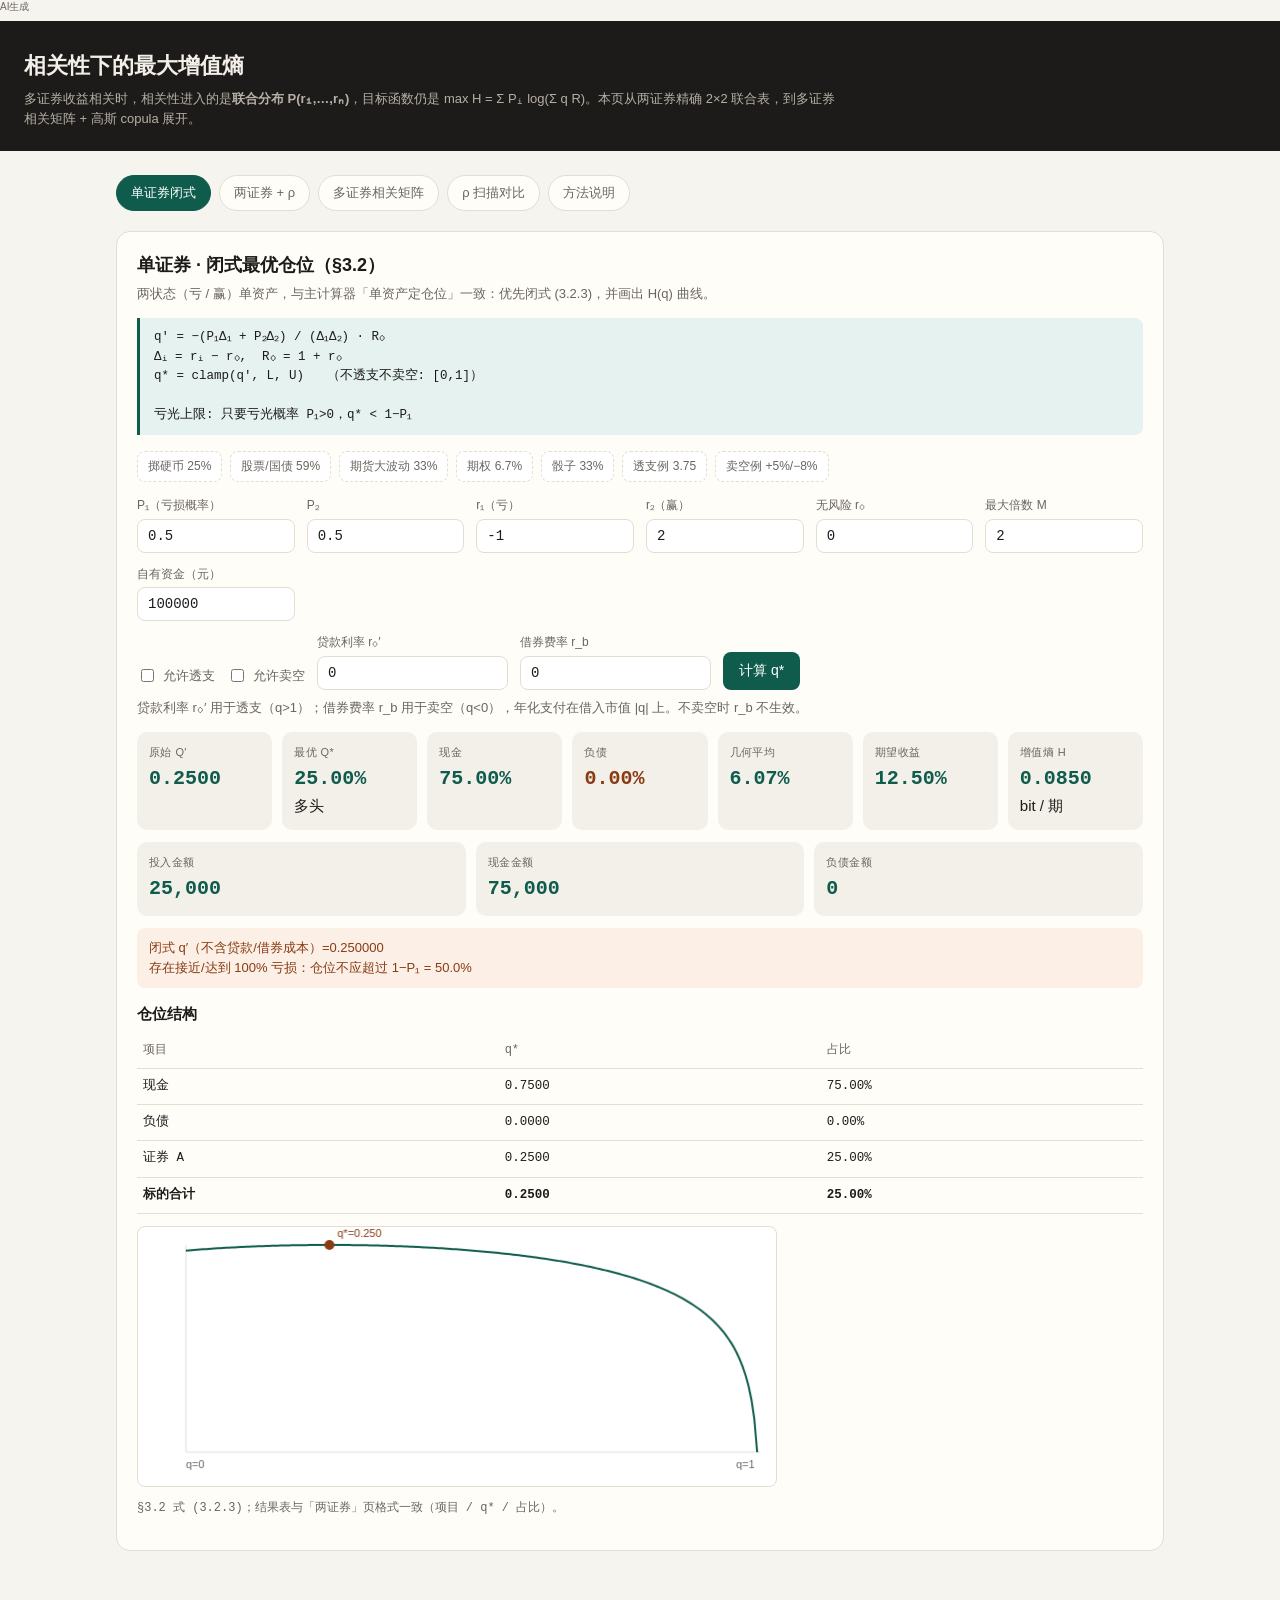
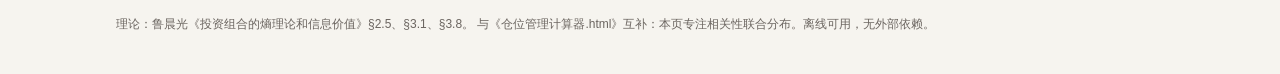
==== index.html @ 16804556 "Show t degrees of freedom only for t-copula" ====
<!-- AI生成 -->
<!DOCTYPE html>
<html lang="zh-CN">
<head>
<meta charset="UTF-8" />
<meta name="viewport" content="width=device-width, initial-scale=1" />
<title>相关性 · 最大增值熵计算器</title>
<link rel="stylesheet" href="correlated.css" />
</head>
<body>
<p data-aigc-mark="1" style="margin:0 0 8px;font-size:10px;line-height:1.3;color:#6b6560;font-weight:400;">AI生成</p>

<header>
  <h1>相关性下的最大增值熵</h1>
  <p>多证券收益相关时，相关性进入的是<strong>联合分布 P(r₁,…,rₙ)</strong>，目标函数仍是 max H = Σ Pᵢ log(Σ q R)。本页从两证券精确 2×2 联合表，到多证券相关矩阵 + 高斯 copula 展开。</p>
</header>

<main>
  <div class="tabs">
    <button class="tab active" data-tab="one">单证券闭式</button>
    <button class="tab" data-tab="two">两证券 + ρ</button>
    <button class="tab" data-tab="multi">多证券相关矩阵</button>
    <button class="tab" data-tab="rho">ρ 扫描对比</button>
    <button class="tab" data-tab="theory">方法说明</button>
  </div>

  <!-- ============ 单证券闭式 ============ -->
  <section class="panel active" id="panel-one">
    <h2>单证券 · 闭式最优仓位（§3.2）</h2>
    <p class="sub">两状态（亏 / 赢）单资产，与主计算器「单资产定仓位」一致：优先闭式 (3.2.3)，并画出 H(q) 曲线。</p>
    <div class="formula">q′ = −(P₁Δ₁ + P₂Δ₂) / (Δ₁Δ₂) · R₀
Δᵢ = rᵢ − r₀,  R₀ = 1 + r₀
q* = clamp(q′, L, U)   （不透支不卖空: [0,1]）

亏光上限: 只要亏光概率 P₁&gt;0，q* &lt; 1−P₁</div>

    <div class="examples">
      <button class="chip" data-one="coin">掷硬币 25%</button>
      <button class="chip" data-one="stock">股票/国债 59%</button>
      <button class="chip" data-one="future">期货大波动 33%</button>
      <button class="chip" data-one="opt">期权 6.7%</button>
      <button class="chip" data-one="dice">骰子 33%</button>
      <button class="chip" data-one="lev">透支例 3.75</button>
      <button class="chip" data-one="short">卖空例 +5%/−8%</button>
    </div>

    <div class="grid">
      <div><label>P₁（亏损概率）</label><input id="o-p1" type="number" value="0.5" step="0.05" min="0" max="1" /></div>
      <div><label>P₂</label><input id="o-p2" type="number" value="0.5" step="0.05" min="0" max="1" /></div>
      <div><label>r₁（亏）</label><input id="o-r1" type="number" value="-1" step="0.01" /></div>
      <div><label>r₂（赢）</label><input id="o-r2" type="number" value="2" step="0.01" /></div>
      <div><label>无风险 r₀</label><input id="o-r0" type="number" value="0" step="0.01" /></div>
      <div><label>最大倍数 M</label><input id="o-M" type="number" value="2" step="0.1" min="1" /></div>
      <div><label>自有资金（元）</label><input id="o-cap" type="number" value="100000" step="1000" /></div>
    </div>
    <div class="row">
      <label class="check"><input type="checkbox" id="o-lev" /> 允许透支</label>
      <label class="check"><input type="checkbox" id="o-short" /> 允许卖空</label>
      <div style="min-width:130px">
        <label>贷款利率 r₀′</label>
        <input id="o-rl" type="number" value="0" step="0.01" />
      </div>
      <div style="min-width:130px">
        <label>借券费率 r_b</label>
        <input id="o-rb" type="number" value="0" step="0.005" />
      </div>
      <button class="primary" id="o-run">计算 q*</button>
    </div>
    <p class="sub" style="margin-top:-6px">贷款利率 r₀′ 用于透支（q&gt;1）；借券费率 r_b 用于卖空（q&lt;0），年化支付在借入市值 |q| 上。不卖空时 r_b 不生效。</p>

    <div class="results" id="o-out">
      <div class="metric"><div class="k">原始 q′</div><div class="v" id="o-qraw">—</div></div>
      <div class="metric"><div class="k">最优 q*</div><div class="v" id="o-q">—</div><div class="hint" id="o-qhint"></div></div>
      <div class="metric"><div class="k">现金</div><div class="v" id="o-cash">—</div></div>
      <div class="metric"><div class="k">负债</div><div class="v warn" id="o-debt">—</div></div>
      <div class="metric"><div class="k">几何平均</div><div class="v" id="o-rg">—</div></div>
      <div class="metric"><div class="k">期望收益</div><div class="v" id="o-ra">—</div></div>
      <div class="metric"><div class="k">增值熵 H</div><div class="v" id="o-H">—</div><div class="hint">bit / 期</div></div>
    </div>
    <div class="results">
      <div class="metric"><div class="k">投入金额</div><div class="v" id="o-amt">—</div></div>
      <div class="metric"><div class="k">现金金额</div><div class="v" id="o-amt0">—</div></div>
      <div class="metric"><div class="k">负债金额</div><div class="v" id="o-amtd">—</div></div>
    </div>
    <div class="note" id="o-note"></div>
    <h3 style="font-size:15px;margin:14px 0 6px">仓位结构</h3>
    <table id="o-weights"></table>
    <canvas id="o-canvas" width="640" height="260" aria-label="H(q) 曲线"></canvas>
    <p class="src">§3.2 式 (3.2.3)；结果表与「两证券」页格式一致（项目 / q* / 占比）。</p>
  </section>

  <!-- ============ 两证券 ============ -->
  <section class="panel" id="panel-two">
    <h2>两证券：精确联合分布</h2>
    <p class="sub">每种证券两状态（跌 / 涨）。给定边际概率、收益和相关系数 ρ，写出 2×2 联合表，再最大化增值熵。</p>
    <div class="formula">P(H,H) = pₐ pᵦ + ρ·√[pₐ(1−pₐ) pᵦ(1−pᵦ)]
P(H,L) = pₐ − P(H,H)  等，由边际补全
H = Σᵢ Pᵢ log₂( q₀R₀ + qₐRᵢₐ + qᵦRᵢᵦ )</div>

    <div class="grid2">
      <div class="card">
        <h3>证券 A</h3>
        <div class="grid">
          <div><label>P(涨)</label><input id="t-pA" type="number" value="0.5" step="0.05" min="0.01" max="0.99" /></div>
          <div><label>r(跌)</label><input id="t-rAL" type="number" value="-0.1" step="0.01" /></div>
          <div><label>r(涨)</label><input id="t-rAH" type="number" value="0.3" step="0.01" /></div>
        </div>
      </div>
      <div class="card">
        <h3>证券 B</h3>
        <div class="grid">
          <div><label>P(涨)</label><input id="t-pB" type="number" value="0.5" step="0.05" min="0.01" max="0.99" /></div>
          <div><label>r(跌)</label><input id="t-rBL" type="number" value="-0.15" step="0.01" /></div>
          <div><label>r(涨)</label><input id="t-rBH" type="number" value="0.4" step="0.01" /></div>
        </div>
      </div>
    </div>

    <div class="grid">
      <div><label>相关系数 ρ</label><input id="t-rho" type="number" value="0" step="0.05" min="-1" max="1" /></div>
      <div><label>r₀</label><input id="t-r0" type="number" value="0" step="0.01" /></div>
      <div><label>透支上限 M</label><input id="t-M" type="number" value="1" step="0.1" min="1" /></div>
      <div><label>贷款利率 r₀′</label><input id="t-rl" type="number" value="0" step="0.01" /></div>
      <div><label>借券费率 r_b</label><input id="t-rb" type="number" value="0" step="0.005" /></div>
      <div><label>自有资金（元）</label><input id="t-cap" type="number" value="100000" step="1000" /></div>
    </div>
    <div class="row">
      <label class="check"><input type="checkbox" id="t-lev" /> 允许透支</label>
      <label class="check"><input type="checkbox" id="t-short" /> 允许卖空</label>
      <button class="primary" id="t-run">计算联合分布与最优仓位</button>
      <button class="ghost" data-preset="ind">ρ=0 独立</button>
      <button class="ghost" data-preset="pos">ρ=+0.8</button>
      <button class="ghost" data-preset="neg">ρ=−0.8</button>
    </div>

    <h3 style="font-size:15px;margin:14px 0 6px">联合情景表</h3>
    <table id="t-joint"></table>
    <div class="note" id="t-note"></div>

    <h3 style="font-size:15px;margin:16px 0 6px">最优仓位</h3>
    <div class="results" id="t-out"></div>
    <table id="t-weights"></table>
    <canvas id="t-canvas" width="640" height="260"></canvas>
    <p class="src">ρ 影响联合概率，从而改变几何平均与最优 q；目标函数形式不变。</p>
  </section>

  <!-- ============ 多证券 ============ -->
  <section class="panel" id="panel-multi">
    <h2>多证券：相关矩阵 + 高斯 Copula</h2>
    <p class="sub">每种证券<strong>状态数可不同</strong>（如 A 2 态、B 3 态）；相关矩阵 R 须对称、对角为 1。用高斯 copula（分位阈值）生成联合概率，再求最优仓位。</p>
    <div class="formula">Z ~ N(0, R)  →  Uₖ=Φ(Zₖ)  →  状态ₖ = j  若 cutₖ[j] &lt; Uₖ ≤ cutₖ[j+1]
  cut 由各资产状态概率的累积分布给出
P(联合) ≈ 频率(固定种子大样本)；格数 = Πₖ nₖ
max H = Σ Pᵢ log₂(q₀R₀ + Σ qₖ Rᵢₖ)</div>

    <div class="row">
      <button class="ghost" id="n-add">＋ 证券</button>
      <button class="ghost" id="n-del">－ 证券</button>
      <div style="min-width:90px"><label>证券数</label><input id="n-count" type="number" value="3" min="2" max="6" /></div>
      <div style="min-width:100px"><label>r₀</label><input id="n-r0" type="number" value="0" step="0.01" /></div>
      <div style="min-width:110px"><label>透支上限 M</label><input id="n-M" type="number" value="1" step="0.1" min="1" /></div>
      <div style="min-width:120px"><label>贷款利率 r₀′</label><input id="n-rl" type="number" value="0" step="0.01" /></div>
      <div style="min-width:120px"><label>借券费率 r_b</label><input id="n-rb" type="number" value="0" step="0.005" /></div>
      <div style="min-width:120px"><label>自有资金（元）</label><input id="n-cap" type="number" value="100000" step="1000" /></div>
      <label class="check"><input type="checkbox" id="n-lev" /> 允许透支</label>
      <label class="check"><input type="checkbox" id="n-short" /> 允许卖空</label>
      <div style="min-width:170px">
        <label>求解方法</label>
        <select id="n-method">
          <option value="hill">坐标爬山</option>
          <option value="grad">解析梯度精修</option>
          <option value="warm">§3.8 近似初值+梯度</option>
        </select>
      </div>
      <button class="primary" id="n-run">展开联合分布并求解</button>
      <button class="ghost" id="n-compare">三方法对比</button>
      <button class="ghost" id="n-example-2x3">载入 2×3 示例</button>
      <button class="ghost" id="n-reset">重置示例</button>
    </div>

    <h3 style="font-size:15px;margin:12px 0 6px">各证券边际（状态数可不同）</h3>
    <div class="multi-rows" id="n-marg"></div>

    <h3 style="font-size:15px;margin:12px 0 6px">相关矩阵 R（对称，对角=1）</h3>
    <div id="n-corr"></div>
    <div class="row">
      <button class="ghost" id="n-corr-zero">全部 ρ=0（独立）</button>
      <button class="ghost" id="n-corr-pos">全部 ρ=0.5</button>
      <button class="ghost" id="n-rho-up" title="所有非对角 ρ 同时 +0.1">ρ +0.1</button>
      <button class="ghost" id="n-rho-down" title="所有非对角 ρ 同时 −0.1">ρ −0.1</button>
      <button class="ghost" id="n-corr-toeplitz" title="ρ(i,j)=0.5^|i−j|，相邻 0.5、隔一位 0.25…">近强远弱（0.5^距离）</button>
      <button class="ghost" id="n-psd" title="非法相关矩阵会导致 Cholesky 失败；点击将其收缩为合法（半正定）相关矩阵">校正非法相关矩阵</button>
    </div>

    <div class="note" id="n-note"></div>
    <div class="results" id="n-out"></div>
    <h3 style="font-size:15px;margin:12px 0 6px">仓位结构</h3>
    <table id="n-weights"></table>
    <div id="n-compare-wrap" style="display:none">
      <h3 style="font-size:15px;margin:16px 0 6px">三种求解方法对比</h3>
      <table id="n-compare-table"></table>
    </div>
    <h3 style="font-size:15px;margin:16px 0 6px">联合情景（前 16 行）</h3>
    <table id="n-joint"></table>
    <div class="row" style="margin-top:10px">
      <div style="min-width:160px">
        <label>联合生成方式</label>
        <select id="n-copula">
          <option value="gauss">高斯 copula</option>
          <option value="t">t-copula（尾部同跌）</option>
        </select>
      </div>
      <div id="n-nu-wrap" style="min-width:110px;display:none">
        <label>t 自由度 ν</label>
        <input id="n-nu" type="number" value="5" step="1" min="2" max="50" />
      </div>
      <button class="primary" id="n-run-2">按此方式重新生成联合表</button>
      <span class="sub" style="margin:0 0 0 8px">copula 决定 ρ 如何变成联合概率（不改矩阵里的 ρ）</span>
    </div>
    <p class="src">相关矩阵只刻画两两相关；完整联合由高斯 copula 补全（N&gt;2 时联合不唯一）。求解方法与主计算器一致：爬山 / 梯度 / §3.8 初值。</p>
  </section>

  <!-- ============ ρ 扫描 ============ -->
  <section class="panel" id="panel-rho">
    <h2>ρ 扫描：相关如何影响最优仓位</h2>
    <p class="sub">固定两证券边际，扫描 ρ∈[−1,1]，观察 H*、qₐ*、qᵦ* 与分散效果。</p>
    <div class="row">
      <button class="primary" id="s-run">扫描 ρ</button>
      <button class="ghost" id="s-copy-two">沿用「两证券」当前输入</button>
    </div>
    <canvas id="s-canvas" width="640" height="300"></canvas>
    <table id="s-table"></table>
    <div class="note" id="s-note"></div>
    <p class="src">书中 §2.5：相关越低组合效果越好；ρ=1 等价于单资产，ρ=−1 可接近无风险套利结构。</p>
  </section>

  <!-- ============ 说明 ============ -->
  <section class="panel" id="panel-theory">
    <h2>相关性如何进入最大增值熵</h2>
    <p class="sub">目标函数不变，变的是 Pᵢ（情景权重）。</p>
    <table>
      <thead><tr><th>层次</th><th>做法</th><th>适用</th></tr></thead>
      <tbody>
        <tr><td>两证券·两状态</td><td>Bernoulli 精确 2×2：P(HH)=pₐpᵦ+ρσₐσᵦ</td><td>本页「两证券」</td></tr>
        <tr><td>两证券·多状态 / 状态数不同</td><td>高斯 copula 分位阈值（如 2×3）</td><td>本页「多证券」</td></tr>
        <tr><td>多证券</td><td>相关矩阵 + 高斯 copula → Π nₖ 联合频率</td><td>本页「多证券」</td></tr>
        <tr><td>书中 §3.8 近似</td><td>h=Σ qₖ(aₖ…cₖⱼ…)+…，相关进 dₖⱼcₖⱼ</td><td>快速近似（抛物线页）</td></tr>
      </tbody>
    </table>
    <div class="formula">max_q  H(q) = Σᵢ P(rᵢ) · log( q₀R₀ + Σₖ qₖ(1+rᵢₖ) )
s.t.  Σ q = 1,  qₖ ≥ 0（或允许卖空/透支）

相关只改变 P(r₁,…,rₙ)：
  独立:  P = Πₖ pₖ
  相关:  P 由联合表 / copula 生成
  ρ↑  → 同涨同跌变多 → 分散红利↓ → 几何增长↓
  ρ↓  → 对冲变强 → 可提高总仓位与 H</div>

    <h2 style="margin-top:22px">三种求解方法说明</h2>
    <p class="sub">目标都是 max H。因 H 对 q 为<strong>凹函数</strong>，局部最优 = 全局最优；差别在收敛路径与速度。</p>
    <table>
      <thead>
        <tr><th>方法</th><th>思路</th><th>优点</th><th>注意</th></tr>
      </thead>
      <tbody>
        <tr>
          <td><b>坐标爬山</b></td>
          <td>多起点（零点 / 单资产扫描 / 等权 / 随机）+ 逐维微调，步长减半直至收敛</td>
          <td>不依赖梯度，实现稳健，好解释</td>
          <td>起点少时易卡角点（如全押一个资产）；现已多起点加强</td>
        </tr>
        <tr>
          <td><b>解析梯度精修</b></td>
          <td>∂H/∂qₖ = Σᵢ Pᵢ Δᵢₖ /(Rᵢ ln2)，投影梯度上升 + 线搜索</td>
          <td>凹问题下可视为全局峰；高维更快</td>
          <td>梯度很小的区域需归一化步长（已处理）</td>
        </tr>
        <tr>
          <td><b>§3.8 近似初值 + 梯度</b></td>
          <td>对每个资产单独抛物线拟合 H(qₖ) 得初值，再梯度精修</td>
          <td>收敛快，适合资产多、要反复调参</td>
          <td>初值偏差大时仍靠精修纠正</td>
        </tr>
        <tr>
          <td>Python <b>SLSQP</b>（对照）</td>
          <td>scipy.optimize 凸优化，解析雅可比</td>
          <td><b>准确性最高</b>，有全局最优保证</td>
          <td>在 position_sizing.py，不在网页内</td>
        </tr>
      </tbody>
    </table>
    <div class="formula">准确性排序（凹问题）：
  SLSQP (Python)  ≥  解析梯度 ≈ §3.8初值+梯度  ≥  坐标爬山(多起点)  >  坐标爬山(单起点·旧版)

三种方法 H 对不齐时：
  取「H 更大且 Σq、约束合法」的一组 = 全局最优
ρ = 0 时相关列与独立列应完全一致（已走精确独立，无 MC 噪声）</div>

    <h3 style="font-size:15px;margin:14px 0 6px">和书中公式的关系</h3>
    <table>
      <thead><tr><th>书中</th><th>用在哪</th></tr></thead>
      <tbody>
        <tr><td>§3.1 最大增值熵</td><td>一切方法的统一目标</td></tr>
        <tr><td>§3.2 单硬币闭式</td><td>两状态单资产；可校验 SLSQP / 梯度</td></tr>
        <tr><td>§3.8 抛物线近似</td><td>「近似初值」的来源</td></tr>
        <tr><td>§2.5 相关性</td><td>联合分布构造（本页 copula）</td></tr>
      </tbody>
    </table>

    <div class="note">
      风险提示：ρ 由历史估计时应使用区间或情景压力；两两相关 ≠ 完整依赖结构（尾部相关可能更大）。
      本工具为理论/教学实现，不构成投资建议。
    </div>
  </section>
</main>

<footer>
  理论：鲁晨光《投资组合的熵理论和信息价值》§2.5、§3.1、§3.8。
  与《仓位管理计算器.html》互补：本页专注相关性联合分布。离线可用，无外部依赖。
</footer>

<script src="correlated.js"></script>
</body>
</html>
---- correlated.css ----
:root {
  --bg: #f6f4ef;
  --ink: #1c1b19;
  --muted: #6b6560;
  --card: #fffdf8;
  --line: #e4ddd2;
  --accent: #0f5c4c;
  --accent-soft: #e6f2ef;
  --warn: #8a3b12;
  --warn-soft: #fbefe6;
  --mono: "JetBrains Mono", "SF Mono", Consolas, monospace;
  --sans: "PingFang SC", "Microsoft YaHei", -apple-system, sans-serif;
}
* { box-sizing: border-box; }
body {
  margin: 0;
  font-family: var(--sans);
  background: var(--bg);
  color: var(--ink);
  line-height: 1.55;
  font-size: 15px;
}
header {
  background: var(--ink);
  color: #f3efe8;
  padding: 28px 24px 22px;
}
header h1 {
  margin: 0 0 6px;
  font-size: 22px;
  font-weight: 600;
}
header p {
  margin: 0;
  color: #b7b0a6;
  font-size: 13px;
  max-width: 820px;
}
main {
  max-width: 1080px;
  margin: 0 auto;
  padding: 24px 16px 64px;
}
.tabs {
  display: flex;
  flex-wrap: wrap;
  gap: 8px;
  margin-bottom: 20px;
}
.tab {
  border: 1px solid var(--line);
  background: var(--card);
  color: var(--muted);
  padding: 8px 14px;
  border-radius: 999px;
  cursor: pointer;
  font-size: 13px;
  font-family: var(--sans);
}
.tab.active {
  background: var(--accent);
  border-color: var(--accent);
  color: #fff;
}
.panel {
  display: none;
  background: var(--card);
  border: 1px solid var(--line);
  border-radius: 14px;
  padding: 20px;
}
.panel.active { display: block; }
h2 {
  margin: 0 0 4px;
  font-size: 18px;
  font-weight: 600;
}
.sub {
  color: var(--muted);
  font-size: 13px;
  margin: 0 0 14px;
}
.formula {
  background: var(--accent-soft);
  border-left: 3px solid var(--accent);
  padding: 10px 14px;
  border-radius: 0 8px 8px 0;
  font-family: var(--mono);
  font-size: 12.5px;
  margin: 0 0 16px;
  overflow-x: auto;
  white-space: pre-wrap;
}
.grid {
  display: grid;
  grid-template-columns: repeat(auto-fit, minmax(140px, 1fr));
  gap: 12px;
  margin-bottom: 12px;
}
.grid2 {
  display: grid;
  grid-template-columns: repeat(auto-fit, minmax(260px, 1fr));
  gap: 12px;
  margin-bottom: 12px;
}
.card {
  border: 1px solid var(--line);
  border-radius: 10px;
  padding: 12px;
  background: #faf8f3;
}
.card h3 {
  margin: 0 0 8px;
  font-size: 14px;
}
label {
  display: block;
  font-size: 12px;
  color: var(--muted);
  margin-bottom: 4px;
}
input, select {
  width: 100%;
  padding: 8px 10px;
  border: 1px solid var(--line);
  border-radius: 8px;
  font-size: 14px;
  font-family: var(--mono);
  background: #fff;
  color: var(--ink);
}
input:focus {
  outline: 2px solid var(--accent-soft);
  border-color: var(--accent);
}
.row {
  display: flex;
  flex-wrap: wrap;
  gap: 12px;
  align-items: end;
  margin: 10px 0 14px;
}
.check {
  display: flex;
  align-items: center;
  gap: 6px;
  font-size: 13px;
}
.check input { width: auto; }
button.primary {
  background: var(--accent);
  color: #fff;
  border: none;
  border-radius: 8px;
  padding: 10px 16px;
  font-size: 14px;
  cursor: pointer;
  font-family: var(--sans);
}
button.primary:hover { filter: brightness(1.08); }
button.ghost {
  background: transparent;
  border: 1px solid var(--line);
  border-radius: 8px;
  padding: 9px 12px;
  font-size: 13px;
  cursor: pointer;
  color: var(--muted);
  font-family: var(--sans);
}
.results {
  display: grid;
  grid-template-columns: repeat(auto-fit, minmax(130px, 1fr));
  gap: 10px;
  margin: 8px 0 12px;
}
.metric {
  background: #f3f0e9;
  border-radius: 10px;
  padding: 12px;
}
.metric .k {
  font-size: 11px;
  color: var(--muted);
  text-transform: uppercase;
  letter-spacing: 0.04em;
}
.metric .v {
  font-family: var(--mono);
  font-size: 20px;
  font-weight: 600;
  color: var(--accent);
  margin-top: 2px;
}
.metric .v.warn { color: var(--warn); }
.note {
  background: var(--warn-soft);
  color: var(--warn);
  border-radius: 8px;
  padding: 10px 12px;
  font-size: 13px;
  margin: 10px 0;
}
table {
  width: 100%;
  border-collapse: collapse;
  font-size: 13px;
  margin: 8px 0 12px;
}
th, td {
  border-bottom: 1px solid var(--line);
  padding: 8px 6px;
  text-align: left;
  font-family: var(--mono);
  font-size: 12.5px;
}
th {
  color: var(--muted);
  font-weight: 500;
  font-size: 12px;
}
td input {
  padding: 5px 6px;
  font-size: 12.5px;
}
canvas {
  width: 100%;
  max-width: 640px;
  height: auto;
  display: block;
  margin: 12px 0;
  background: #fff;
  border: 1px solid var(--line);
  border-radius: 8px;
}
.examples {
  display: flex;
  flex-wrap: wrap;
  gap: 8px;
  margin: 8px 0 14px;
}
.chip {
  border: 1px dashed var(--line);
  background: #fff;
  border-radius: 8px;
  padding: 6px 10px;
  font-size: 12px;
  cursor: pointer;
  color: var(--muted);
  font-family: var(--sans);
}
.chip:hover { border-color: var(--accent); color: var(--accent); }
.copula-btn.active {
  background: var(--accent);
  border-color: var(--accent);
  color: #fff;
}
.multi-rows { display: flex; flex-direction: column; gap: 8px; }
.multi-row {
  display: grid;
  grid-template-columns: 1.1fr 1fr 1fr 1fr;
  gap: 8px;
  align-items: end;
}
.corr-table input {
  width: 72px;
  text-align: center;
}
.src {
  font-size: 12px;
  color: var(--muted);
  margin-top: 10px;
  font-family: var(--mono);
}
footer {
  max-width: 1080px;
  margin: 0 auto;
  padding: 0 16px 40px;
  color: var(--muted);
  font-size: 12px;
}
@media (max-width: 640px) {
  .multi-row { grid-template-columns: 1fr 1fr; }
}
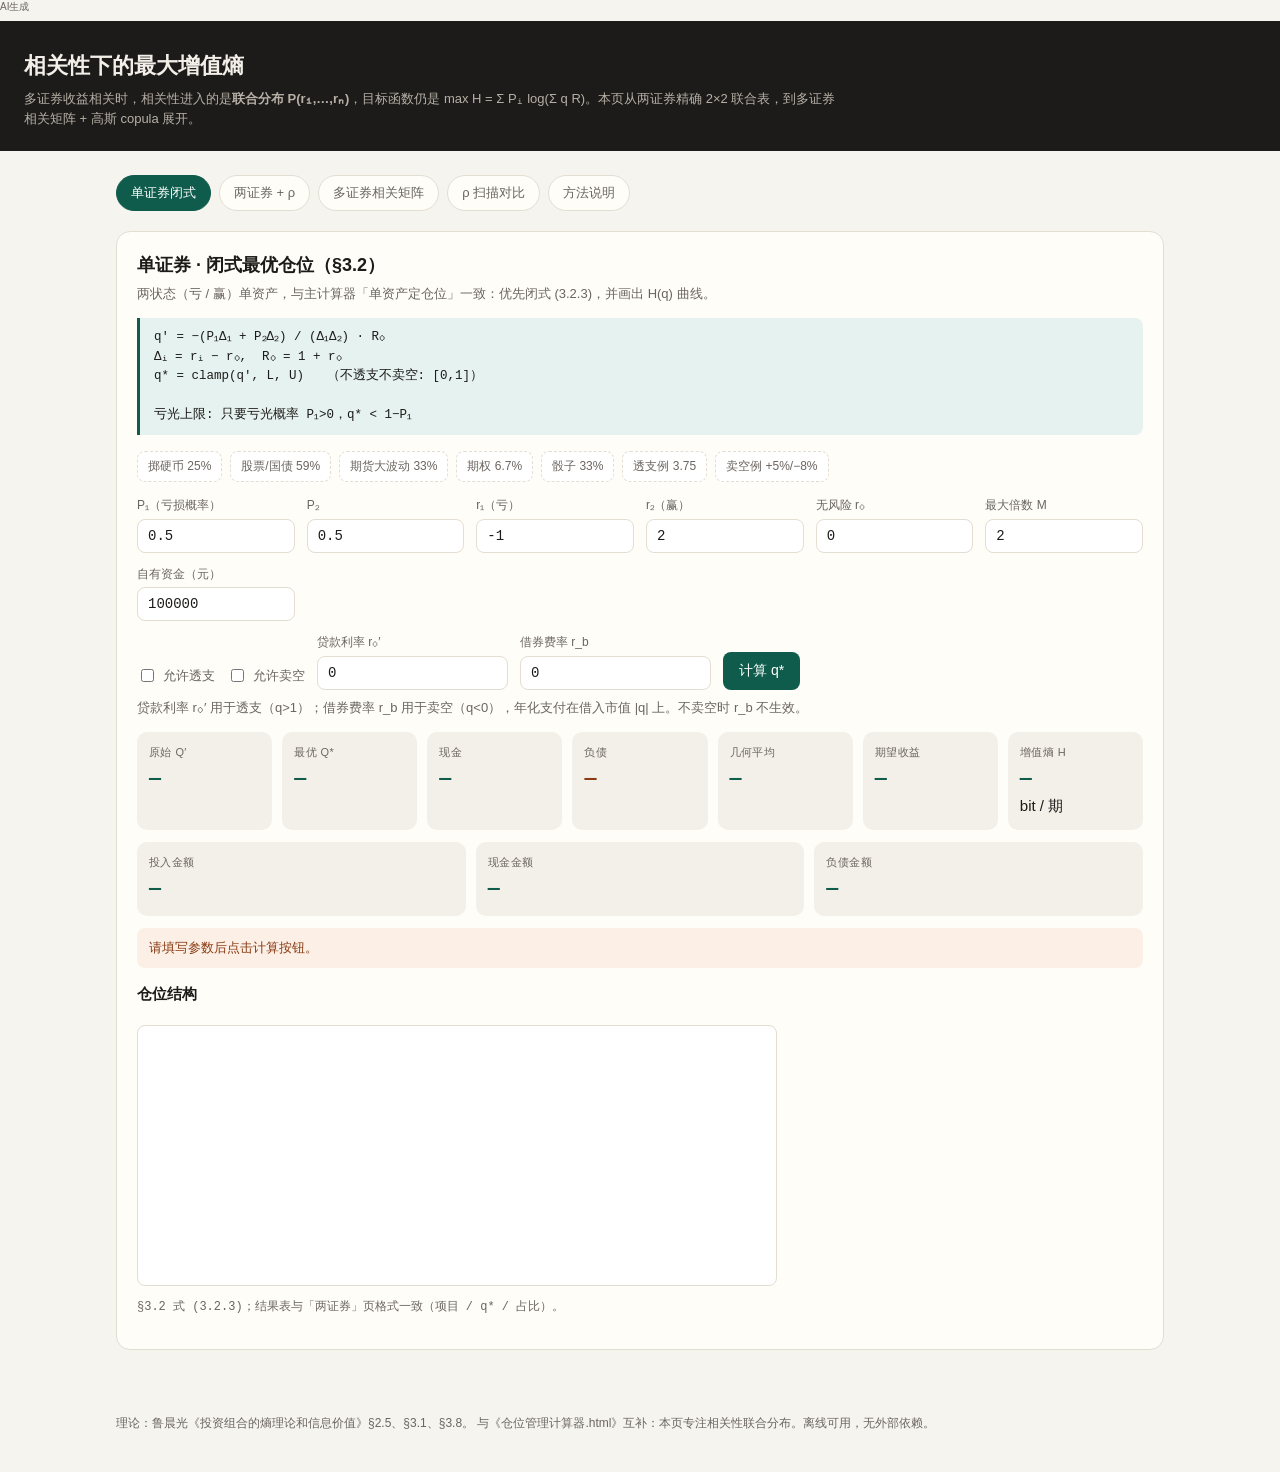
==== commit a923fed7: "Add multi-asset rho scan and disable auto-compute on load/input" ====
--- a/index.html
+++ b/index.html
@@ -146,7 +146,7 @@
 
   <!-- ============ 多证券 ============ -->
   <section class="panel" id="panel-multi">
-    <h2>多证券：相关矩阵 + 高斯 Copula</h2>
+    <h2>多证券：相关矩阵 + 高斯 / t-copula</h2>
     <p class="sub">每种证券<strong>状态数可不同</strong>（如 A 2 态、B 3 态）；相关矩阵 R 须对称、对角为 1。用高斯 copula（分位阈值）生成联合概率，再求最优仓位。</p>
     <div class="formula">Z ~ N(0, R)  →  Uₖ=Φ(Zₖ)  →  状态ₖ = j  若 cutₖ[j] &lt; Uₖ ≤ cutₖ[j+1]
   cut 由各资产状态概率的累积分布给出
@@ -215,7 +215,7 @@
         <input id="n-nu" type="number" value="5" step="1" min="2" max="50" />
       </div>
       <button class="primary" id="n-run-2">按此方式重新生成联合表</button>
-      <span class="sub" style="margin:0 0 0 8px">copula 决定 ρ 如何变成联合概率（不改矩阵里的 ρ）</span>
+      <span class="sub" style="margin:0 0 0 8px">copula 决定 ρ 如何变成联合概率；ν 越小尾部同跌越强。两状态对半开时 ν 影响很小，宜用含「暴跌档」的多状态（如 10% 暴跌）</span>
     </div>
     <p class="src">相关矩阵只刻画两两相关；完整联合由高斯 copula 补全（N&gt;2 时联合不唯一）。求解方法与主计算器一致：爬山 / 梯度 / §3.8 初值。</p>
   </section>
@@ -225,8 +225,11 @@
     <h2>ρ 扫描：相关如何影响最优仓位</h2>
     <p class="sub">固定两证券边际，扫描 ρ∈[−1,1]，观察 H*、qₐ*、qᵦ* 与分散效果。</p>
     <div class="row">
-      <button class="primary" id="s-run">扫描 ρ</button>
+      <button class="primary" id="s-run">开始扫描 ρ</button>
       <button class="ghost" id="s-copy-two">沿用「两证券」当前输入</button>
+      <button class="ghost" id="s-copy-multi">沿用「多证券」当前输入</button>
+      <button class="ghost" id="s-copy-multi-toeplitz">多证券 + 近强远弱结构</button>
+      <span class="sub" style="margin:0 0 0 8px">需手动点「开始扫描」；点来源按钮只会读取输入，不自动计算</span>
     </div>
     <canvas id="s-canvas" width="640" height="300"></canvas>
     <table id="s-table"></table>
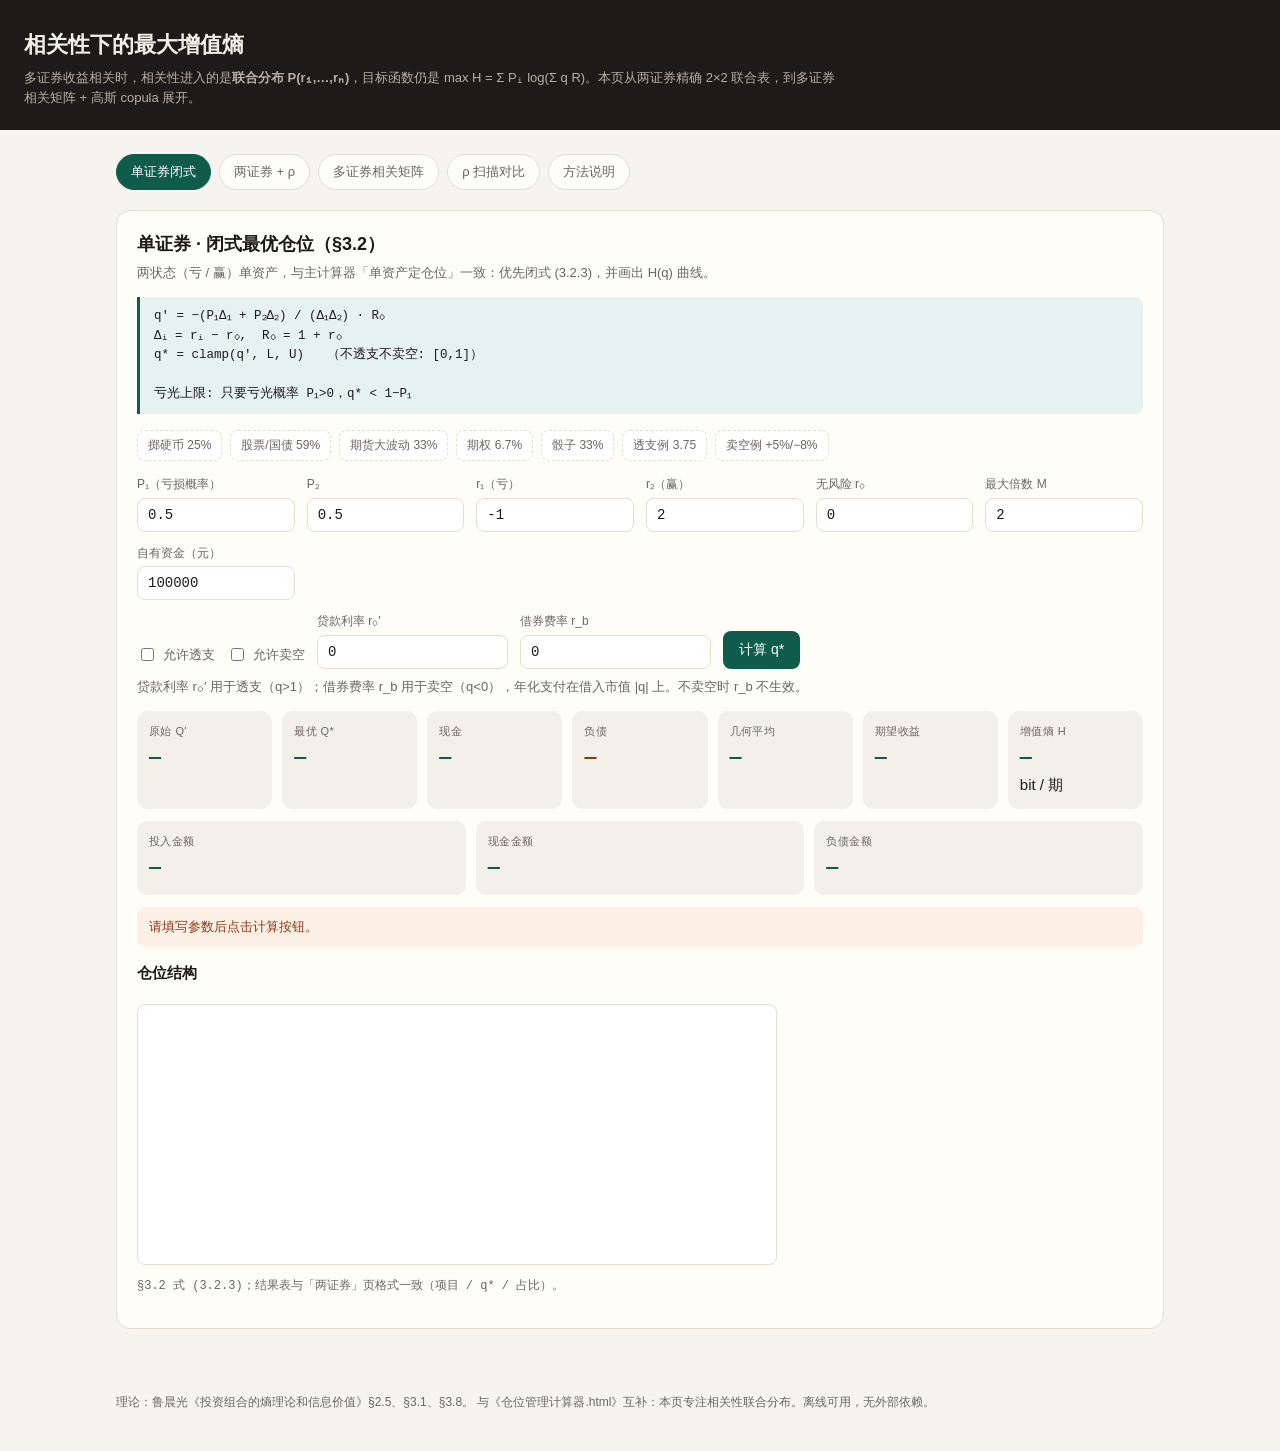
==== commit 3156fb08: "Remove AI watermark from HTML pages" ====
--- a/index.html
+++ b/index.html
@@ -1,4 +1,3 @@
-<!-- AI生成 -->
 <!DOCTYPE html>
 <html lang="zh-CN">
 <head>
@@ -8,8 +7,6 @@
 <link rel="stylesheet" href="correlated.css" />
 </head>
 <body>
-<p data-aigc-mark="1" style="margin:0 0 8px;font-size:10px;line-height:1.3;color:#6b6560;font-weight:400;">AI生成</p>
-
 <header>
   <h1>相关性下的最大增值熵</h1>
   <p>多证券收益相关时，相关性进入的是<strong>联合分布 P(r₁,…,rₙ)</strong>，目标函数仍是 max H = Σ Pᵢ log(Σ q R)。本页从两证券精确 2×2 联合表，到多证券相关矩阵 + 高斯 copula 展开。</p>
@@ -223,11 +220,12 @@
   <!-- ============ ρ 扫描 ============ -->
   <section class="panel" id="panel-rho">
     <h2>ρ 扫描：相关如何影响最优仓位</h2>
-    <p class="sub">固定两证券边际，扫描 ρ∈[−1,1]，观察 H*、qₐ*、qᵦ* 与分散效果。</p>
+    <p class="sub">扫描 ρ∈[−1,1]，观察 H*、各资产 q* 与分散效果。可沿用「两证券」或「多证券」当前输入（多证券支持 t-copula）。</p>
     <div class="row">
       <button class="primary" id="s-run">开始扫描 ρ</button>
       <button class="ghost" id="s-copy-two">沿用「两证券」当前输入</button>
       <button class="ghost" id="s-copy-multi">沿用「多证券」当前输入</button>
+      <button class="ghost" id="s-copy-multi-t">沿用多证券输入 + t-copula ν=2</button>
       <button class="ghost" id="s-copy-multi-toeplitz">多证券 + 近强远弱结构</button>
       <span class="sub" style="margin:0 0 0 8px">需手动点「开始扫描」；点来源按钮只会读取输入，不自动计算</span>
     </div>
